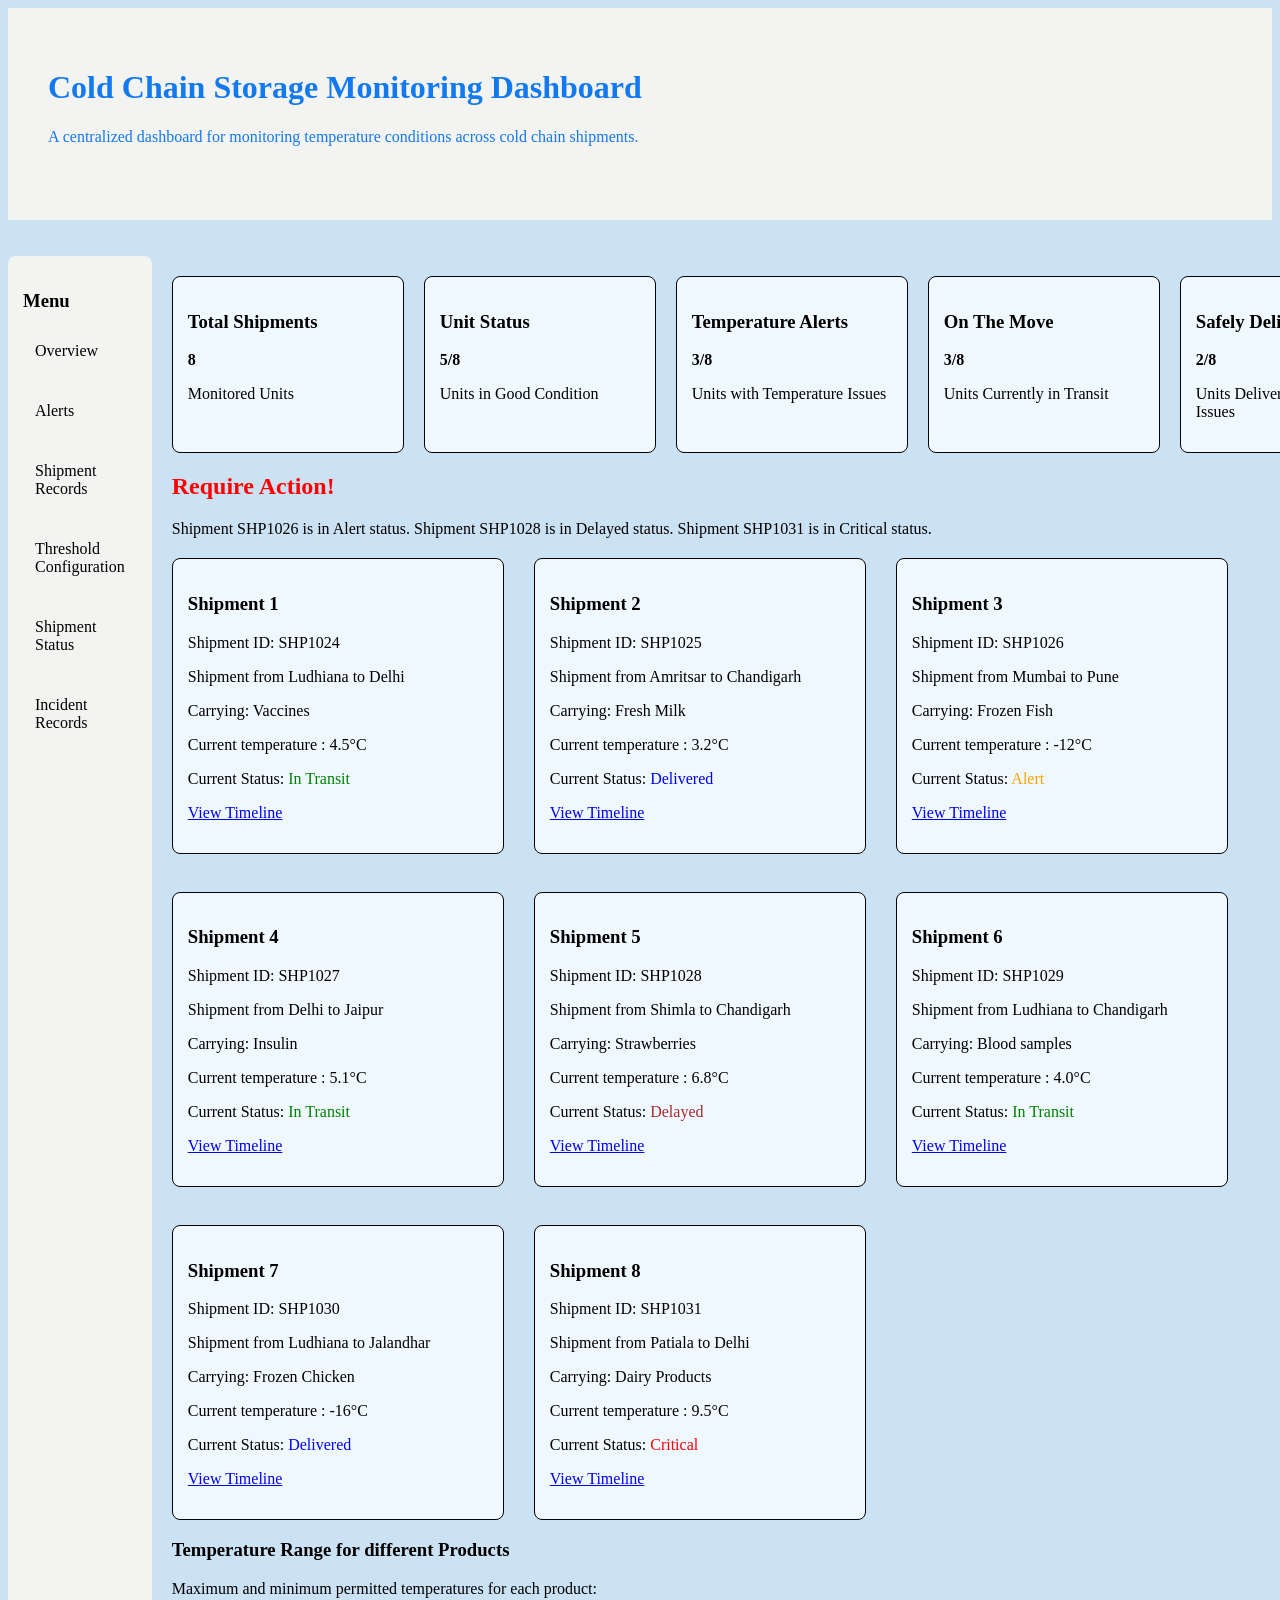
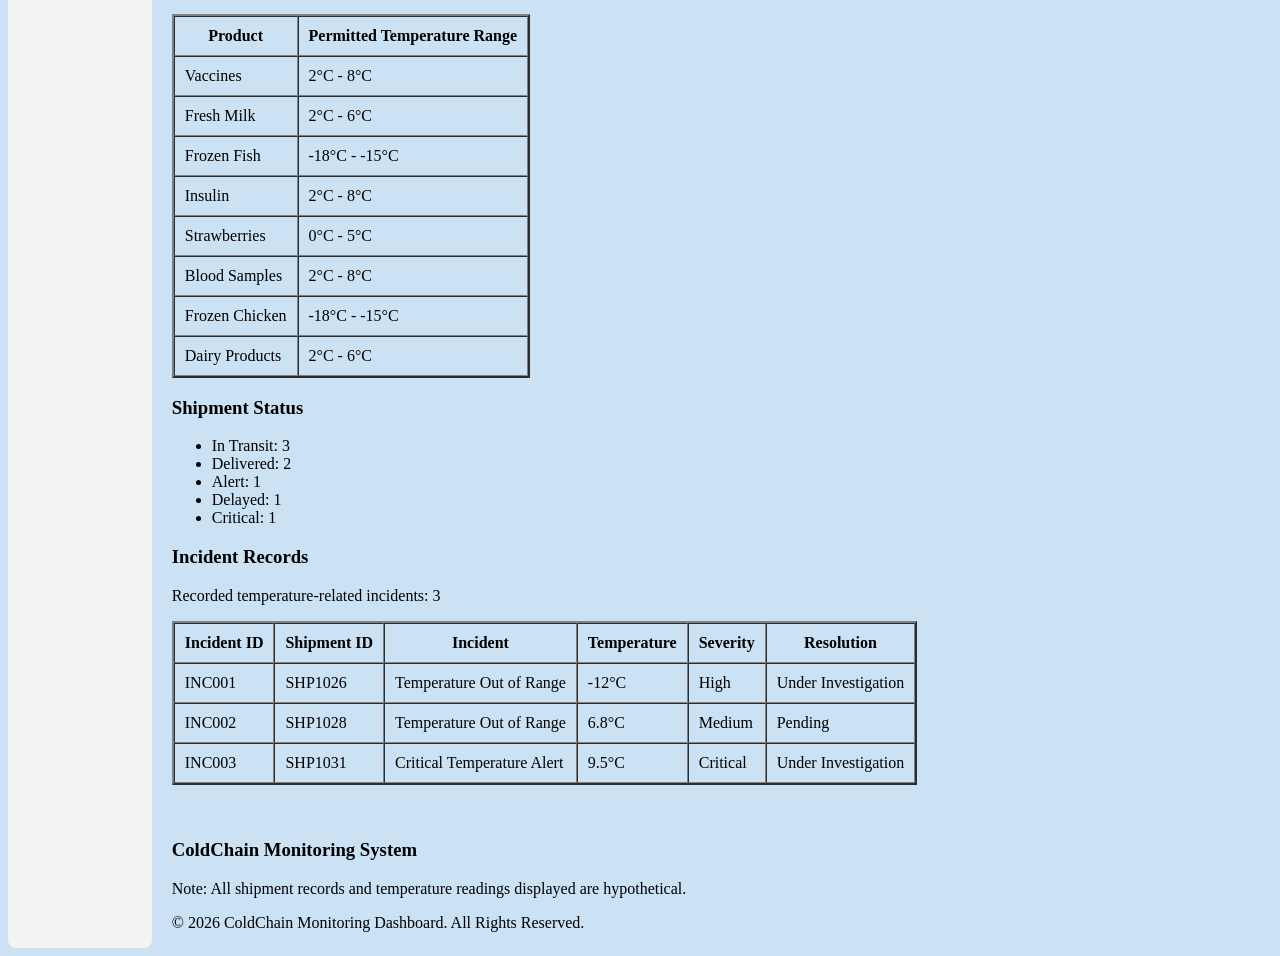
==== index.html @ 84d6971e "Add files via upload" ====
<!DOCTYPE html>
<html lang = "en">
<head>
    <meta charset="UTF-8">
    <meta name="viewport" content="width=device-width, initial-scale=1.0">
    <title>ColdChain Monitoring Dashboard</title>
    <link rel="stylesheet" href="coldchain.css">
</head>
<body>
    <div id="a">
    <h1>Cold Chain Storage Monitoring Dashboard</h1>
    <p> A centralized dashboard for monitoring temperature conditions across cold chain shipments.</p><br>
    </div> <br><br>

    <div class = "layout">
    <nav id="b">
        <h3>Menu</h3>
        
        <a href="#overview">Overview</a><br>
        <a href="#alerts">Alerts</a><br>
        <a href="#shipments">Shipment Records</a><br>
        <a href="#temprange">Threshold Configuration</a><br>
        <a href="#status"> Shipment Status</a><br>
        <a href="#incidents">Incident Records</a>
        
    </nav>
    <main>
    <!--add : Last Updated: 03 November 2026 | 06:30 PM to each section -->
    <section id = "overview"> 
        <div class="dashboard">
        <div class="box"> 
            <h3>Total Shipments</h3>
            <p><b>8</b></p>
            <p>Monitored Units</p>
        </div>
        <div class="box">
            <h3>Unit Status</h3>
            <p><b>5/8</b></p>
            <p>Units in Good Condition</p>
        </div>
        <div class="box">
            <h3>Temperature Alerts</h3>
            <p><b>3/8</b></p>
            <p>Units with Temperature Issues</p>
        </div>
        <div class="box">
            <h3>On The Move</h3>
            <p><b>3/8</b></p>
            <p>Units Currently in Transit</p>
        </div>
        <div class="box">
            <h3>Safely Delivered</h3>
            <p><b>2/8</b></p>
            <p>Units Delivered Without Issues</p>
        </div></div>
    </section>

    <section class = "alerts" id = "alerts">
        <h1 style = "color: red;">Require Action!</h1>
        <p>Shipment SHP1026 is in Alert status. Shipment SHP1028 is in Delayed status.
        Shipment SHP1031 is in Critical status.</p>
    </section>

    <section id = "shipments">
        <div class = shipments>
        <div class = "box1">
            <h3>Shipment 1</h3>
            <p>Shipment ID: SHP1024</p>
            <P>Shipment from Ludhiana to Delhi</P>
            <p>Carrying: Vaccines</p>
            <p>Current temperature : 4.5°C</p>
            <p>Current Status: <span style = 'color: green;'>In Transit </span></p>
            <p> <a href = "unit1.html">View Timeline</a></p>
            <!--green color in css -->
        </div>
        <div class = "box1">
            <h3>Shipment 2</h3>
            <p>Shipment ID: SHP1025</p>
            <P>Shipment from Amritsar to Chandigarh</P>
            <p>Carrying: Fresh Milk</p>
            <p>Current temperature : 3.2°C</p>
            <p>Current Status: <span style = 'color: blue;'>Delivered</span></p>
            <p><a href = "unit2.html">View Timeline</a></p>
            <!--green color in css -->
        </div>
        <div class = "box1">
            <h3>Shipment 3</h3>
            <p>Shipment ID: SHP1026</p>
            <P>Shipment from Mumbai to Pune</P>
            <p>Carrying: Frozen Fish</p>
            <p>Current temperature : -12°C</p>
            <p>Current Status: <span style = 'color: orange;'>Alert</span></p>
            <p><a href = "unit3.html">View Timeline</a></p>
            <!--redcolor in css -->
        </div></div>
        <br>
        <div class = shipments>
        <div class = "box1">
            <h3>Shipment 4</h3>
            <p>Shipment ID: SHP1027</p>
            <P>Shipment from Delhi to Jaipur</P>
            <p>Carrying: Insulin</p>
            <p>Current temperature : 5.1°C</p>
            <p>Current Status: <span style = 'color: green;'>In Transit</span></p>
            <p><a href = "unit4.html">View Timeline</a></p>
            <!--green color in css -->
        </div>
        <div class = "box1">
            <h3>Shipment 5</h3>
            <p>Shipment ID: SHP1028</p>
            <P>Shipment from Shimla to Chandigarh</P>
            <p>Carrying: Strawberries</p>
            <p>Current temperature : 6.8°C</p>
            <p>Current Status: <span style = 'color: brown;'>Delayed</span></p>
            <p><a href = "unit5.html">View Timeline</a></p>
            <!--orange color in css -->
        </div>
        <div class = "box1">
            <h3>Shipment 6</h3>
            <p>Shipment ID: SHP1029</p>
            <P>Shipment from Ludhiana to Chandigarh</P>
            <p>Carrying: Blood samples</p>
            <p>Current temperature : 4.0°C</p>
            <p>Current Status: <span style = 'color: green;'>In Transit</span></p>
            <p><a href = "unit6.html">View Timeline</a></p>
            <!--green color in css -->
        </div></div>
        <br>
        <div class = shipments>
        <div class = "box1">
            <h3>Shipment 7</h3>
            <p>Shipment ID: SHP1030</p>
            <P>Shipment from Ludhiana to Jalandhar</P>
            <p>Carrying: Frozen Chicken</p>
            <p>Current temperature : -16°C</p>
            <p>Current Status: <span style = 'color: blue;'>Delivered</span></p>
            <p><a href = "unit7.html">View Timeline</a></p>
            <!--green color in css -->
        </div>
        <div class = "box1">
            <h3>Shipment 8</h3>
            <p>Shipment ID: SHP1031</p>
            <P>Shipment from Patiala to Delhi</P>
            <p>Carrying: Dairy Products</p>
            <p>Current temperature : 9.5°C</p>
            <p>Current Status: <span style = 'color: red;'>Critical</span></p>
            <p><a href = "unit8.html">View Timeline</a></p>
            <!--red color in css -->
        </div></div>
    </section>

    <section class = "temprange" id = "temprange">
        <h3>Temperature Range for different Products</h3>
        <p>Maximum and minimum permitted temperatures for each product:</p>
        <table border = '2px' cellspacing = "0px" cellpadding = "10px">
            <tr>
                <th>Product</th>
                <th>Permitted Temperature Range</th>
            </tr>
            <tr>
                <td>Vaccines</td>
                <td>2°C - 8°C</td>
            </tr>
            <tr>
                <td>Fresh Milk</td>
                <td>2°C - 6°C</td>
            </tr>
            <tr>
                <td>Frozen Fish</td>
                <td>-18°C - -15°C</td>
            </tr>
            <tr>
                <td>Insulin</td>
                <td>2°C - 8°C</td>
            </tr>
            <tr>
                <td>Strawberries</td>
                <td>0°C - 5°C</td>
            </tr>
            <tr>
                <td>Blood Samples</td>
                <td>2°C - 8°C</td>
            </tr>
            <tr>
                <td>Frozen Chicken</td>
                <td>-18°C - -15°C</td>  
            </tr>
            <tr>
                <td>Dairy Products</td>
                <td>2°C - 6°C</td>
            </tr>
        </table>
    </section>

    <section class = "status" id = "status">
        <h3>Shipment Status</h3>
        <ul>
            <li>In Transit: 3</li>
            <li>Delivered: 2</li>
            <li>Alert: 1</li>
            <li>Delayed: 1</li>
            <li>Critical: 1</li>
        </ul>
    </section>

    <section class="incidents" id = "incidents">
    <h3>Incident Records</h3>
    <p>Recorded temperature-related incidents: 3</p>
    <table border = '2px' cellspacing = "0px" cellpadding = "10px">
        <tr>
            <th>Incident ID</th>
            <th>Shipment ID</th>
            <th>Incident</th>
            <th>Temperature</th>
            <th>Severity</th>
            <th>Resolution</th>
        </tr>

        <tr>
            <td>INC001</td>
            <td>SHP1026</td>
            <td>Temperature Out of Range</td>
            <td>-12°C</td>
            <td>High</td>
            <td>Under Investigation</td>
        </tr>

        <tr>
            <td>INC002</td>
            <td>SHP1028</td>
            <td>Temperature Out of Range</td>
            <td>6.8°C</td>
            <td>Medium</td>
            <td>Pending</td>
        </tr>

        <tr>
            <td>INC003</td>
            <td>SHP1031</td>
            <td>Critical Temperature Alert</td>
            <td>9.5°C</td>
            <td>Critical</td>
            <td>Under Investigation</td>
        </tr>
    </table>
    </section>
    <br><br>
    <footer>
        <h3>ColdChain Monitoring System</h3>
        <p>Note: All shipment records and temperature readings displayed are hypothetical.</p>
       <p>&copy; 2026 ColdChain Monitoring Dashboard. All Rights Reserved.</p>
    </footer>
    </main>
    </div>
    
</body>
</html>
---- coldchain.css ----
html{
    background-color: rgb(203, 225, 244);
}
.layout {
    display: flex;
    gap: 20px;
}
#a
{
    color:rgb(19, 121, 238);
    background-color:rgb(243, 243, 242);
    padding : 40px;
}
#b {
    width: 200px;
    padding: 15px;
    background-color: rgb(243, 243, 242);
    border-radius: 8px;
}

#b a {
    display: block;
    padding: 12px;
    text-decoration: none;
    color: black;
}

#b a:hover {
    background-color: rgb(190, 218, 244);
}

main {
    flex: 1;
}
.dashboard
{
    display : flex;
    gap : 20px;
    margin-top : 20px;
}
.box
{
    border : 1px solid black;
    padding : 15px;
    width :200px;
    background-color: aliceblue;
    border-radius: 8px
}
.shipments {
    display: flex;
    gap: 30px;
    margin-top: 20px;
}

.box1 {
    border: 1px solid black;
    padding: 15px;
    width: 300px;
    background-color: aliceblue;
    border-radius: 8px;
}
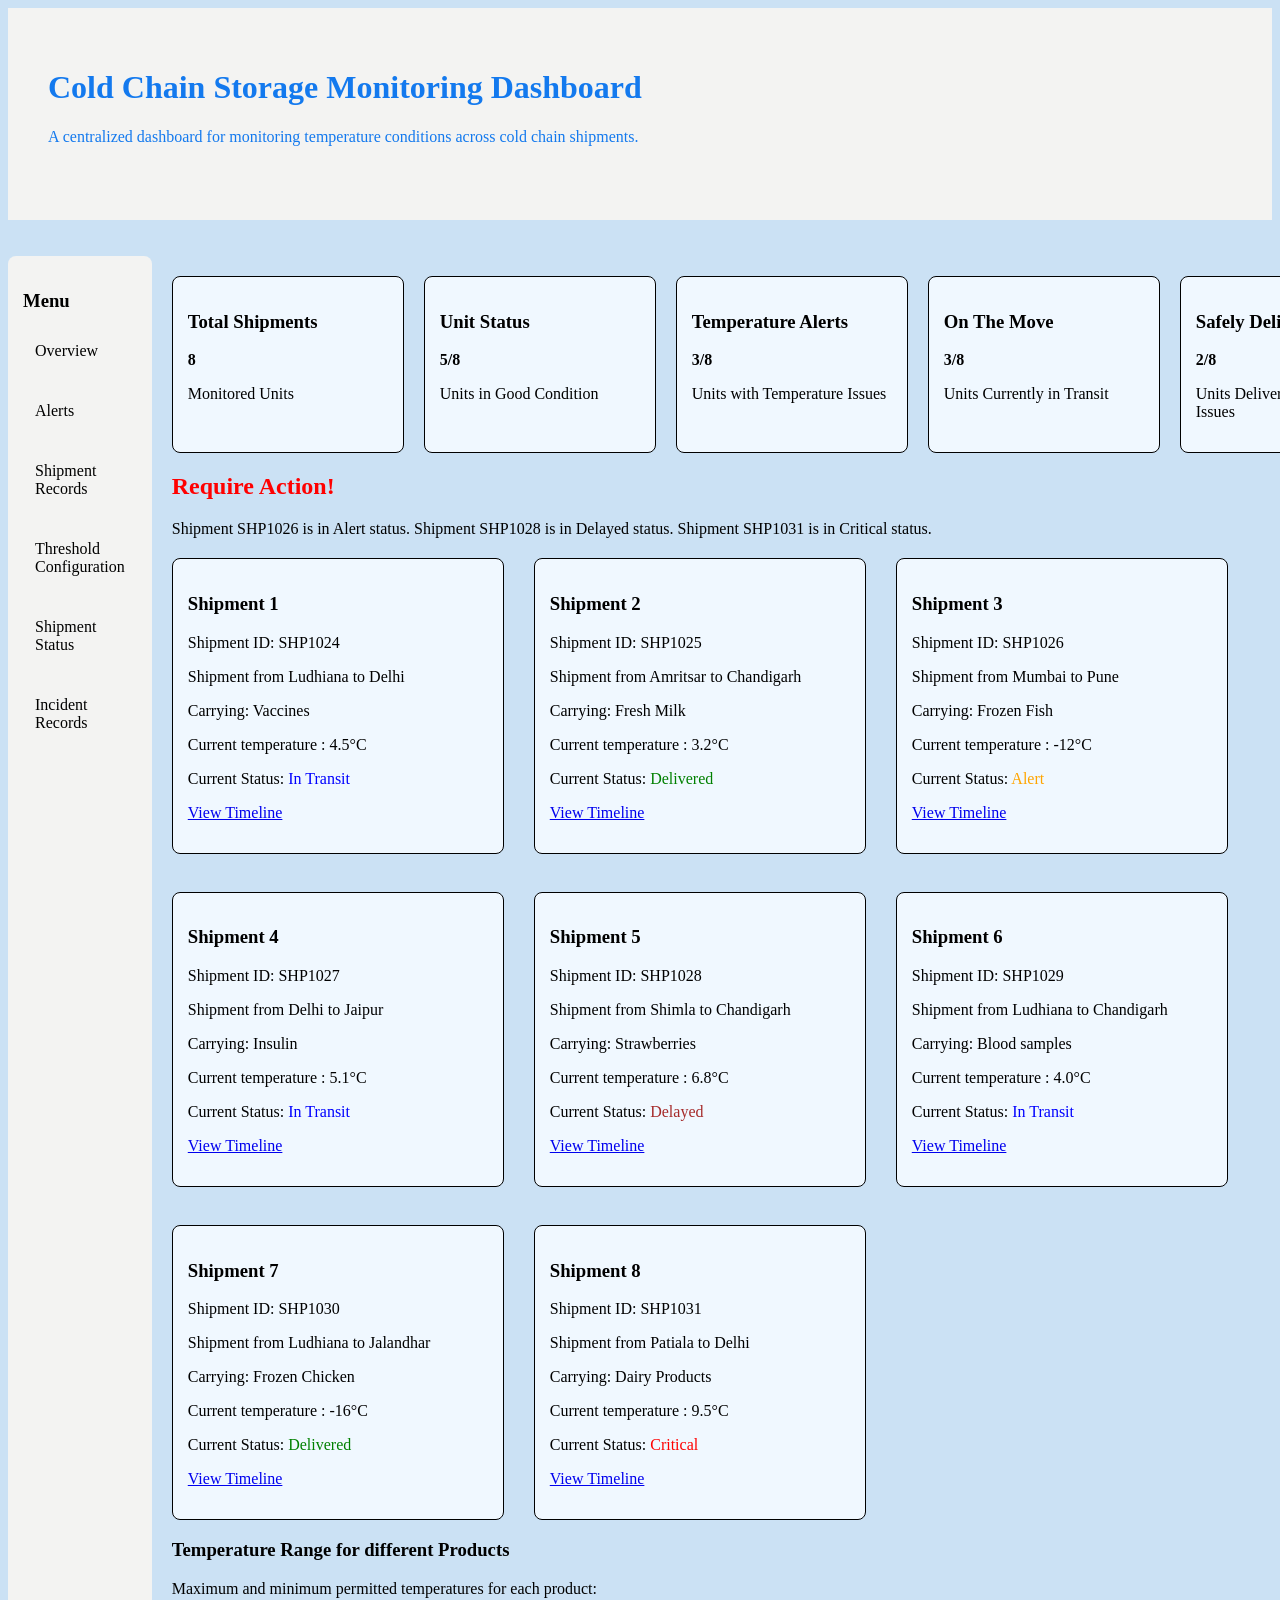
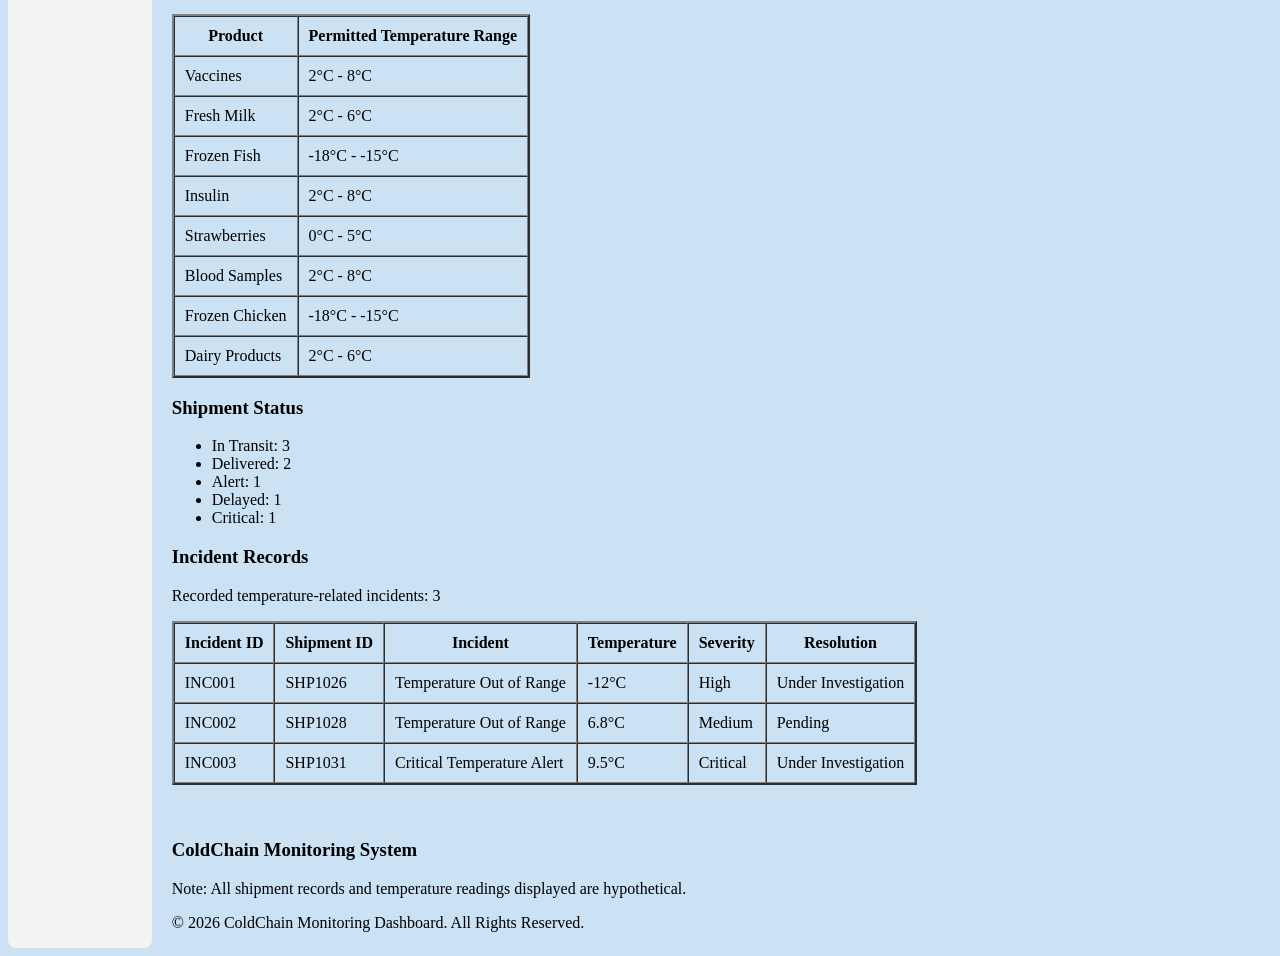
==== commit 8f615903: "Change status color from green to blue for in transit" ====
--- a/index.html
+++ b/index.html
@@ -70,7 +70,7 @@
             <P>Shipment from Ludhiana to Delhi</P>
             <p>Carrying: Vaccines</p>
             <p>Current temperature : 4.5°C</p>
-            <p>Current Status: <span style = 'color: green;'>In Transit </span></p>
+            <p>Current Status: <span style = 'color: blue;'>In Transit </span></p>
             <p> <a href = "unit1.html">View Timeline</a></p>
             <!--green color in css -->
         </div>
@@ -80,7 +80,7 @@
             <P>Shipment from Amritsar to Chandigarh</P>
             <p>Carrying: Fresh Milk</p>
             <p>Current temperature : 3.2°C</p>
-            <p>Current Status: <span style = 'color: blue;'>Delivered</span></p>
+            <p>Current Status: <span style = 'color: green;'>Delivered</span></p>
             <p><a href = "unit2.html">View Timeline</a></p>
             <!--green color in css -->
         </div>
@@ -102,7 +102,7 @@
             <P>Shipment from Delhi to Jaipur</P>
             <p>Carrying: Insulin</p>
             <p>Current temperature : 5.1°C</p>
-            <p>Current Status: <span style = 'color: green;'>In Transit</span></p>
+            <p>Current Status: <span style = 'color: blue;'>In Transit</span></p>
             <p><a href = "unit4.html">View Timeline</a></p>
             <!--green color in css -->
         </div>
@@ -122,7 +122,7 @@
             <P>Shipment from Ludhiana to Chandigarh</P>
             <p>Carrying: Blood samples</p>
             <p>Current temperature : 4.0°C</p>
-            <p>Current Status: <span style = 'color: green;'>In Transit</span></p>
+            <p>Current Status: <span style = 'color: blue;'>In Transit</span></p>
             <p><a href = "unit6.html">View Timeline</a></p>
             <!--green color in css -->
         </div></div>
@@ -134,7 +134,7 @@
             <P>Shipment from Ludhiana to Jalandhar</P>
             <p>Carrying: Frozen Chicken</p>
             <p>Current temperature : -16°C</p>
-            <p>Current Status: <span style = 'color: blue;'>Delivered</span></p>
+            <p>Current Status: <span style = 'color: green;'>Delivered</span></p>
             <p><a href = "unit7.html">View Timeline</a></p>
             <!--green color in css -->
         </div>
@@ -255,4 +255,4 @@
     </div>
     
 </body>
-</html>+</html>
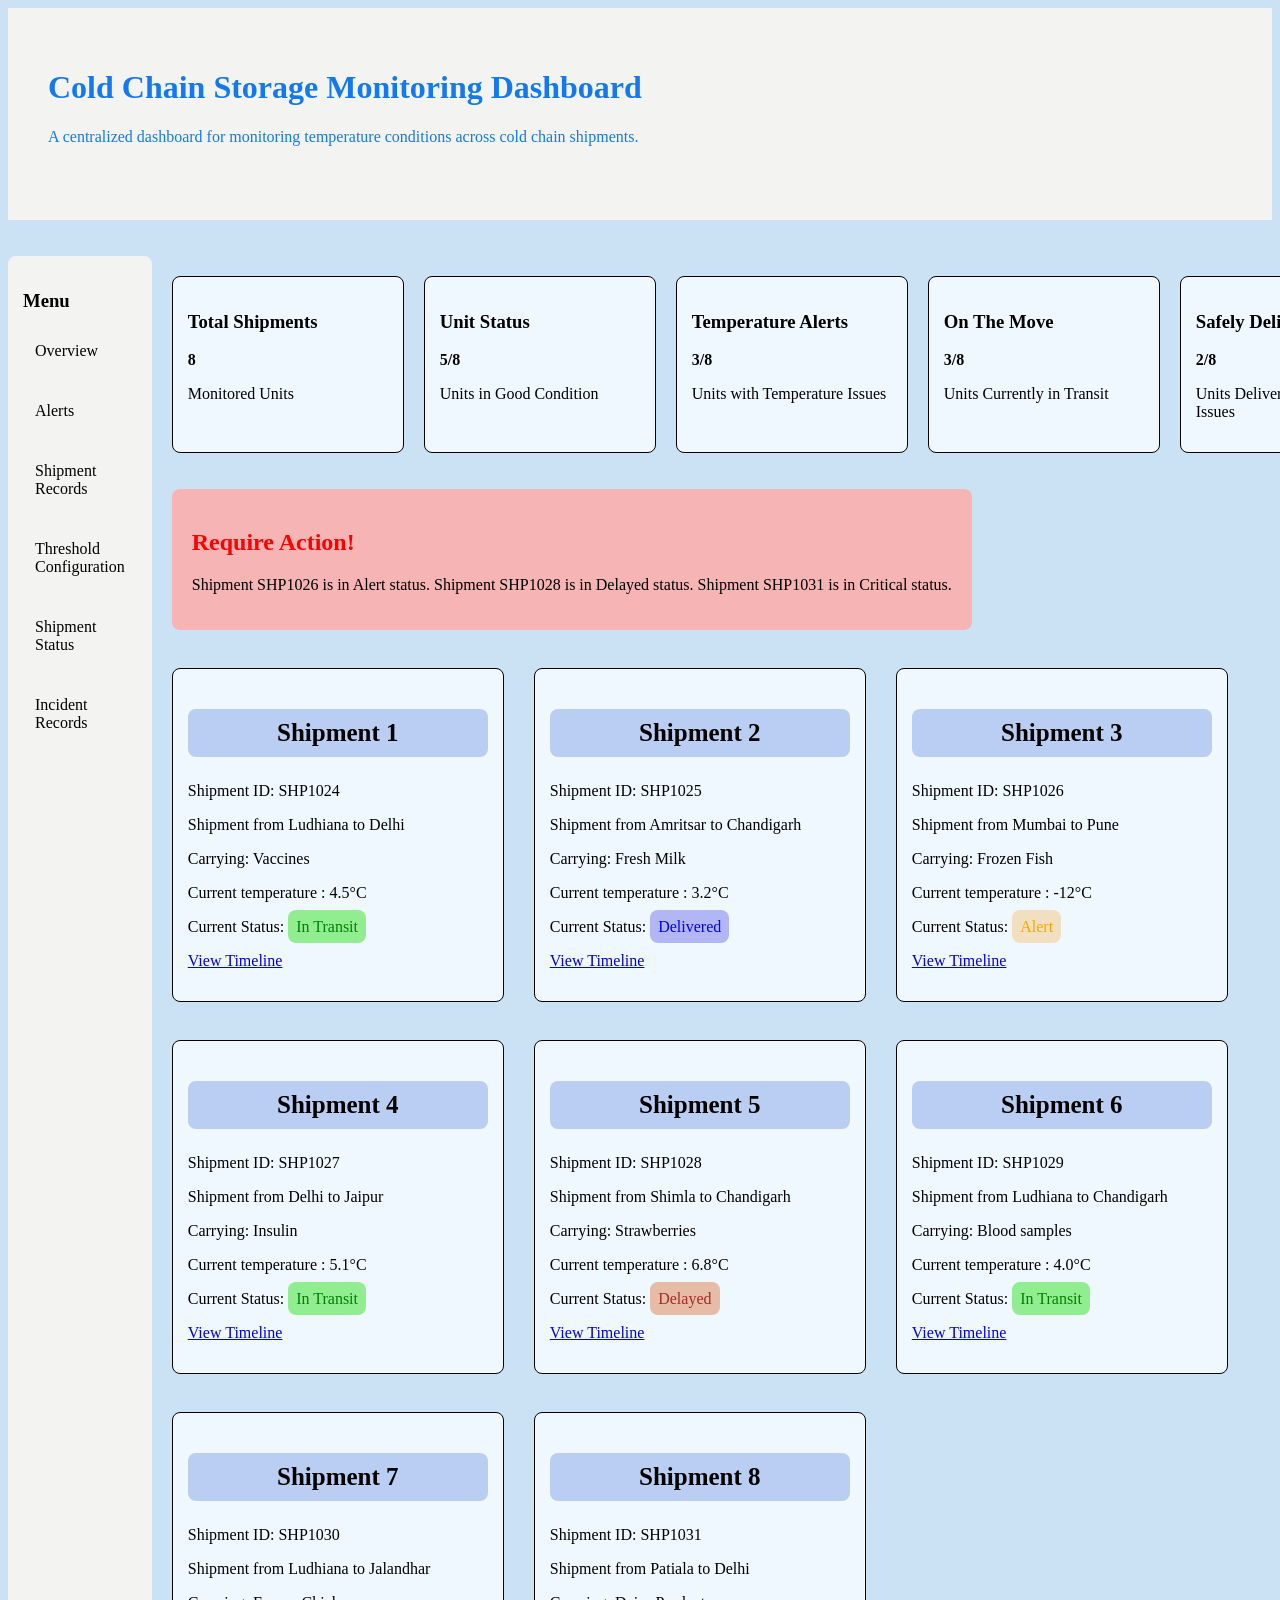
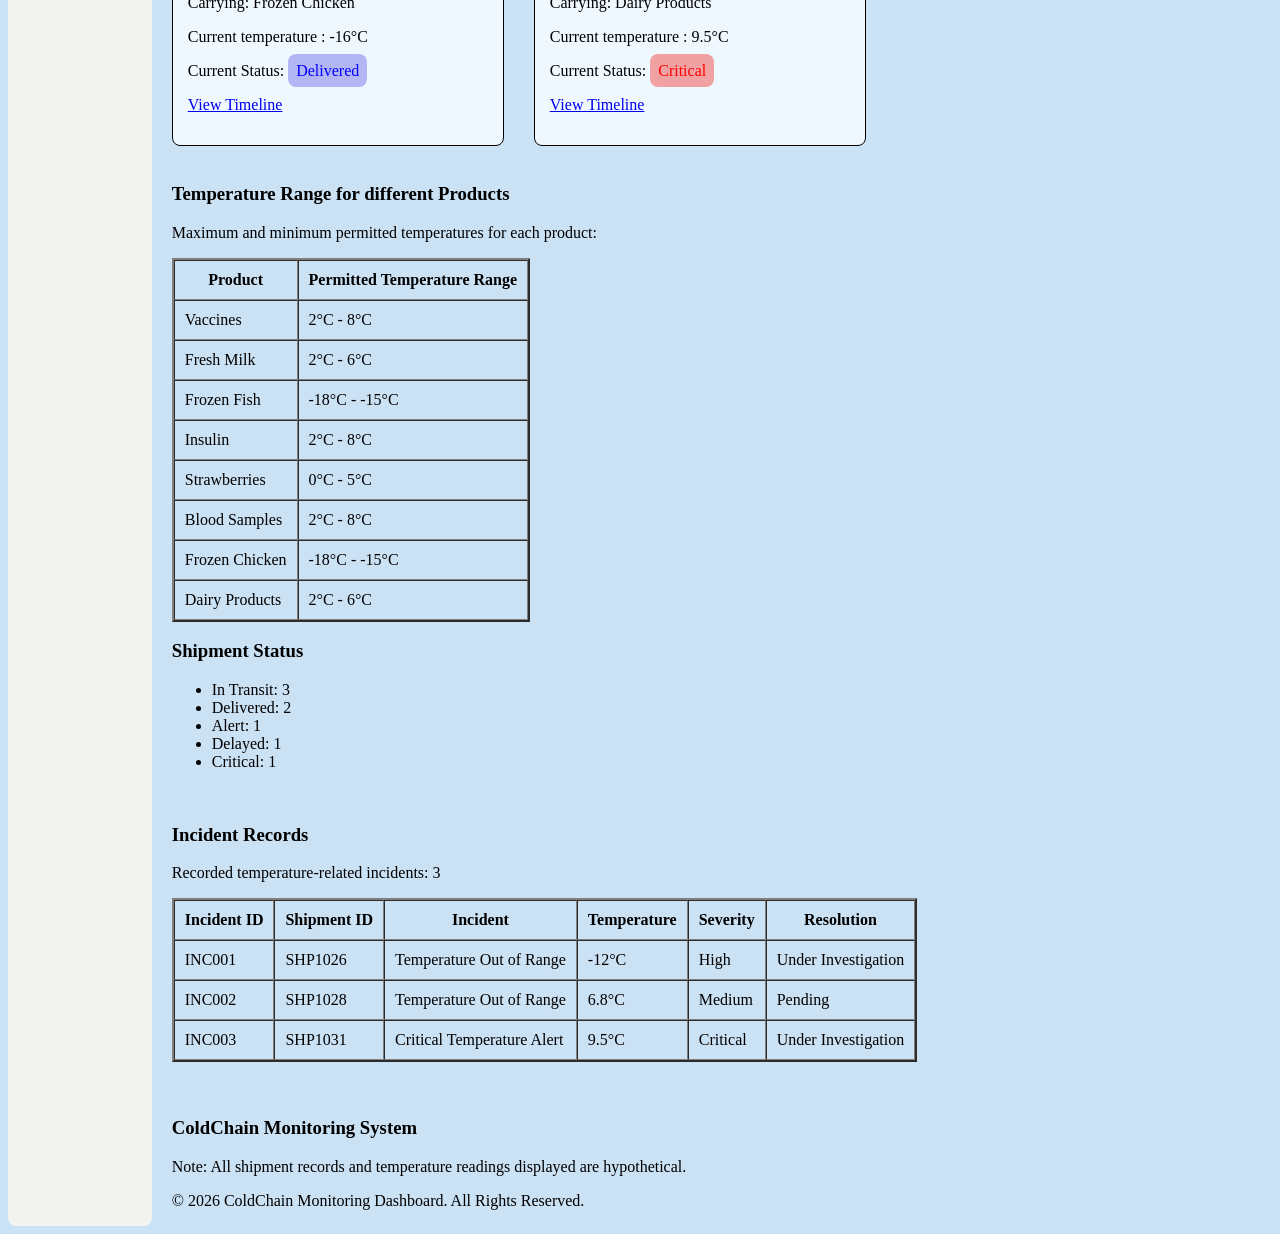
==== commit 06bd69d6: "Enhance shipment status presentation and layout Updated shipment status display and added styling fo" ====
--- a/index.html
+++ b/index.html
@@ -1,4 +1,3 @@
-
 <!DOCTYPE html>
 <html lang = "en">
 <head>
@@ -12,21 +11,17 @@
     <h1>Cold Chain Storage Monitoring Dashboard</h1>
     <p> A centralized dashboard for monitoring temperature conditions across cold chain shipments.</p><br>
     </div> <br><br>
-
     <div class = "layout">
     <nav id="b">
         <h3>Menu</h3>
-        
         <a href="#overview">Overview</a><br>
         <a href="#alerts">Alerts</a><br>
         <a href="#shipments">Shipment Records</a><br>
         <a href="#temprange">Threshold Configuration</a><br>
-        <a href="#status"> Shipment Status</a><br>
+        <a href="#status"> Shipment Status</a><br> 
         <a href="#incidents">Incident Records</a>
-        
     </nav>
     <main>
-    <!--add : Last Updated: 03 November 2026 | 06:30 PM to each section -->
     <section id = "overview"> 
         <div class="dashboard">
         <div class="box"> 
@@ -55,102 +50,102 @@
             <p>Units Delivered Without Issues</p>
         </div></div>
     </section>
-
-    <section class = "alerts" id = "alerts">
+    <br><br>
+    <section class = "alerts" id = "alerts" style = "background-color: rgb(247, 180, 180); padding: 20px; border-radius: 8px; display:inline-block;">
         <h1 style = "color: red;">Require Action!</h1>
         <p>Shipment SHP1026 is in Alert status. Shipment SHP1028 is in Delayed status.
         Shipment SHP1031 is in Critical status.</p>
     </section>
-
+    <br><br>
     <section id = "shipments">
         <div class = shipments>
         <div class = "box1">
-            <h3>Shipment 1</h3>
+            <h3 style = "text-align:center; background-color: rgb(185, 206, 242); padding: 10px; border-radius: 8px; font-size:25px;">Shipment 1</h3>
             <p>Shipment ID: SHP1024</p>
             <P>Shipment from Ludhiana to Delhi</P>
             <p>Carrying: Vaccines</p>
             <p>Current temperature : 4.5°C</p>
-            <p>Current Status: <span style = 'color: blue;'>In Transit </span></p>
+            <p>Current Status: <span style = 'color: green; background-color:lightgreen; padding: 8px; border-radius: 8px;'>In Transit </span></p>
             <p> <a href = "unit1.html">View Timeline</a></p>
-            <!--green color in css -->
-        </div>
-        <div class = "box1">
-            <h3>Shipment 2</h3>
+
+        </div>
+        <div class = "box1">
+            <h3  style = "text-align:center; background-color: rgb(185, 206, 242); padding: 10px; border-radius: 8px; font-size:25px;">Shipment 2</h3>
             <p>Shipment ID: SHP1025</p>
             <P>Shipment from Amritsar to Chandigarh</P>
             <p>Carrying: Fresh Milk</p>
             <p>Current temperature : 3.2°C</p>
-            <p>Current Status: <span style = 'color: green;'>Delivered</span></p>
+            <p>Current Status: <span style = 'color: blue; background-color:rgb(179, 182, 245); padding: 8px; border-radius: 8px;'>Delivered</span></p>
             <p><a href = "unit2.html">View Timeline</a></p>
-            <!--green color in css -->
-        </div>
-        <div class = "box1">
-            <h3>Shipment 3</h3>
+            
+        </div>
+        <div class = "box1">
+            <h3 style = "text-align:center; background-color: rgb(185, 206, 242); padding: 10px; border-radius: 8px; font-size:25px;">Shipment 3</h3>
             <p>Shipment ID: SHP1026</p>
             <P>Shipment from Mumbai to Pune</P>
             <p>Carrying: Frozen Fish</p>
             <p>Current temperature : -12°C</p>
-            <p>Current Status: <span style = 'color: orange;'>Alert</span></p>
+            <p>Current Status: <span style = 'color: orange;  background-color:rgb(241, 223, 191); padding: 8px; border-radius: 8px;'>Alert</span></p>
             <p><a href = "unit3.html">View Timeline</a></p>
-            <!--redcolor in css -->
+            
         </div></div>
         <br>
         <div class = shipments>
         <div class = "box1">
-            <h3>Shipment 4</h3>
+            <h3 style = "text-align:center; background-color: rgb(185, 206, 242); padding: 10px; border-radius: 8px; font-size:25px;">Shipment 4</h3>
             <p>Shipment ID: SHP1027</p>
             <P>Shipment from Delhi to Jaipur</P>
             <p>Carrying: Insulin</p>
             <p>Current temperature : 5.1°C</p>
-            <p>Current Status: <span style = 'color: blue;'>In Transit</span></p>
+            <p>Current Status: <span style = 'color: green; background-color:lightgreen; padding: 8px; border-radius: 8px;'>In Transit</span></p>
             <p><a href = "unit4.html">View Timeline</a></p>
-            <!--green color in css -->
-        </div>
-        <div class = "box1">
-            <h3>Shipment 5</h3>
+           
+        </div>
+        <div class = "box1">
+            <h3 style = "text-align:center; background-color: rgb(185, 206, 242); padding: 10px; border-radius: 8px; font-size:25px;">Shipment 5</h3>
             <p>Shipment ID: SHP1028</p>
             <P>Shipment from Shimla to Chandigarh</P>
             <p>Carrying: Strawberries</p>
             <p>Current temperature : 6.8°C</p>
-            <p>Current Status: <span style = 'color: brown;'>Delayed</span></p>
+            <p>Current Status: <span style = 'color: brown; background-color:rgb(230, 188, 166); padding: 8px; border-radius: 8px;'>Delayed</span></p>
             <p><a href = "unit5.html">View Timeline</a></p>
-            <!--orange color in css -->
-        </div>
-        <div class = "box1">
-            <h3>Shipment 6</h3>
+            
+        </div>
+        <div class = "box1">
+            <h3 style = "text-align:center; background-color: rgb(185, 206, 242); padding: 10px; border-radius: 8px; font-size:25px;">Shipment 6</h3>
             <p>Shipment ID: SHP1029</p>
             <P>Shipment from Ludhiana to Chandigarh</P>
             <p>Carrying: Blood samples</p>
             <p>Current temperature : 4.0°C</p>
-            <p>Current Status: <span style = 'color: blue;'>In Transit</span></p>
+            <p>Current Status: <span style = 'color: green; background-color:lightgreen; padding: 8px; border-radius: 8px;'>In Transit</span></p>
             <p><a href = "unit6.html">View Timeline</a></p>
-            <!--green color in css -->
+          
         </div></div>
         <br>
         <div class = shipments>
         <div class = "box1">
-            <h3>Shipment 7</h3>
+            <h3 style = "text-align:center; background-color: rgb(185, 206, 242); padding: 10px; border-radius: 8px; font-size:25px;">Shipment 7</h3>
             <p>Shipment ID: SHP1030</p>
             <P>Shipment from Ludhiana to Jalandhar</P>
             <p>Carrying: Frozen Chicken</p>
             <p>Current temperature : -16°C</p>
-            <p>Current Status: <span style = 'color: green;'>Delivered</span></p>
+            <p>Current Status: <span style = 'color: blue; background-color:rgb(179, 182, 245); padding: 8px; border-radius: 8px;'>Delivered</span></p>
             <p><a href = "unit7.html">View Timeline</a></p>
-            <!--green color in css -->
-        </div>
-        <div class = "box1">
-            <h3>Shipment 8</h3>
+           
+        </div>
+        <div class = "box1">
+            <h3 style = "text-align:center; background-color: rgb(185, 206, 242); padding: 10px; border-radius: 8px; font-size:25px;">Shipment 8</h3>
             <p>Shipment ID: SHP1031</p>
             <P>Shipment from Patiala to Delhi</P>
             <p>Carrying: Dairy Products</p>
             <p>Current temperature : 9.5°C</p>
-            <p>Current Status: <span style = 'color: red;'>Critical</span></p>
+            <p>Current Status: <span style = 'color: red; background-color:rgb(240, 161, 161); padding: 8px; border-radius: 8px;'>Critical</span></p>
             <p><a href = "unit8.html">View Timeline</a></p>
-            <!--red color in css -->
-        </div></div>
-    </section>
-
-    <section class = "temprange" id = "temprange">
+           
+        </div></div>
+    </section>
+    <br>
+    <section class = "temprange" id = "temprange" style = "display: inline-block;">
         <h3>Temperature Range for different Products</h3>
         <p>Maximum and minimum permitted temperatures for each product:</p>
         <table border = '2px' cellspacing = "0px" cellpadding = "10px">
@@ -192,7 +187,7 @@
             </tr>
         </table>
     </section>
-
+    <br>
     <section class = "status" id = "status">
         <h3>Shipment Status</h3>
         <ul>
@@ -203,7 +198,7 @@
             <li>Critical: 1</li>
         </ul>
     </section>
-
+    <br>
     <section class="incidents" id = "incidents">
     <h3>Incident Records</h3>
     <p>Recorded temperature-related incidents: 3</p>
@@ -253,6 +248,5 @@
     </footer>
     </main>
     </div>
-    
 </body>
 </html>
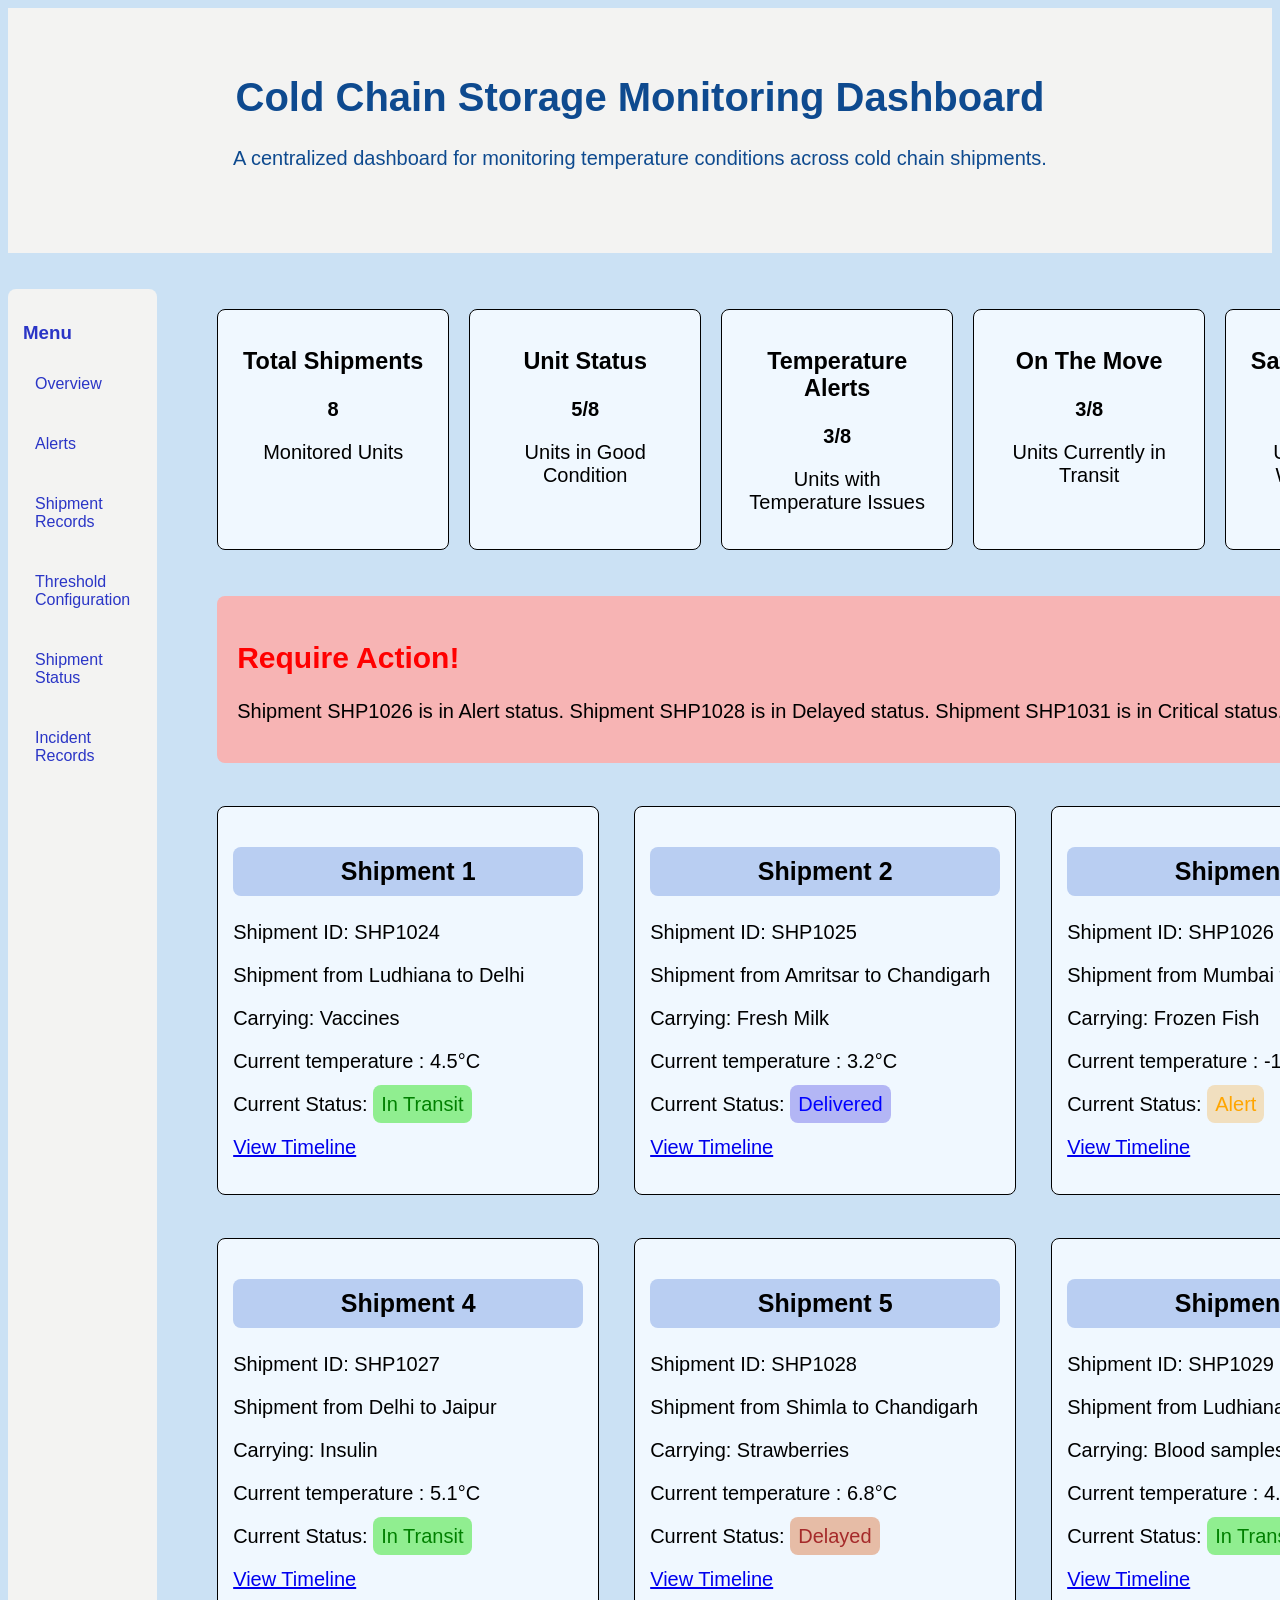
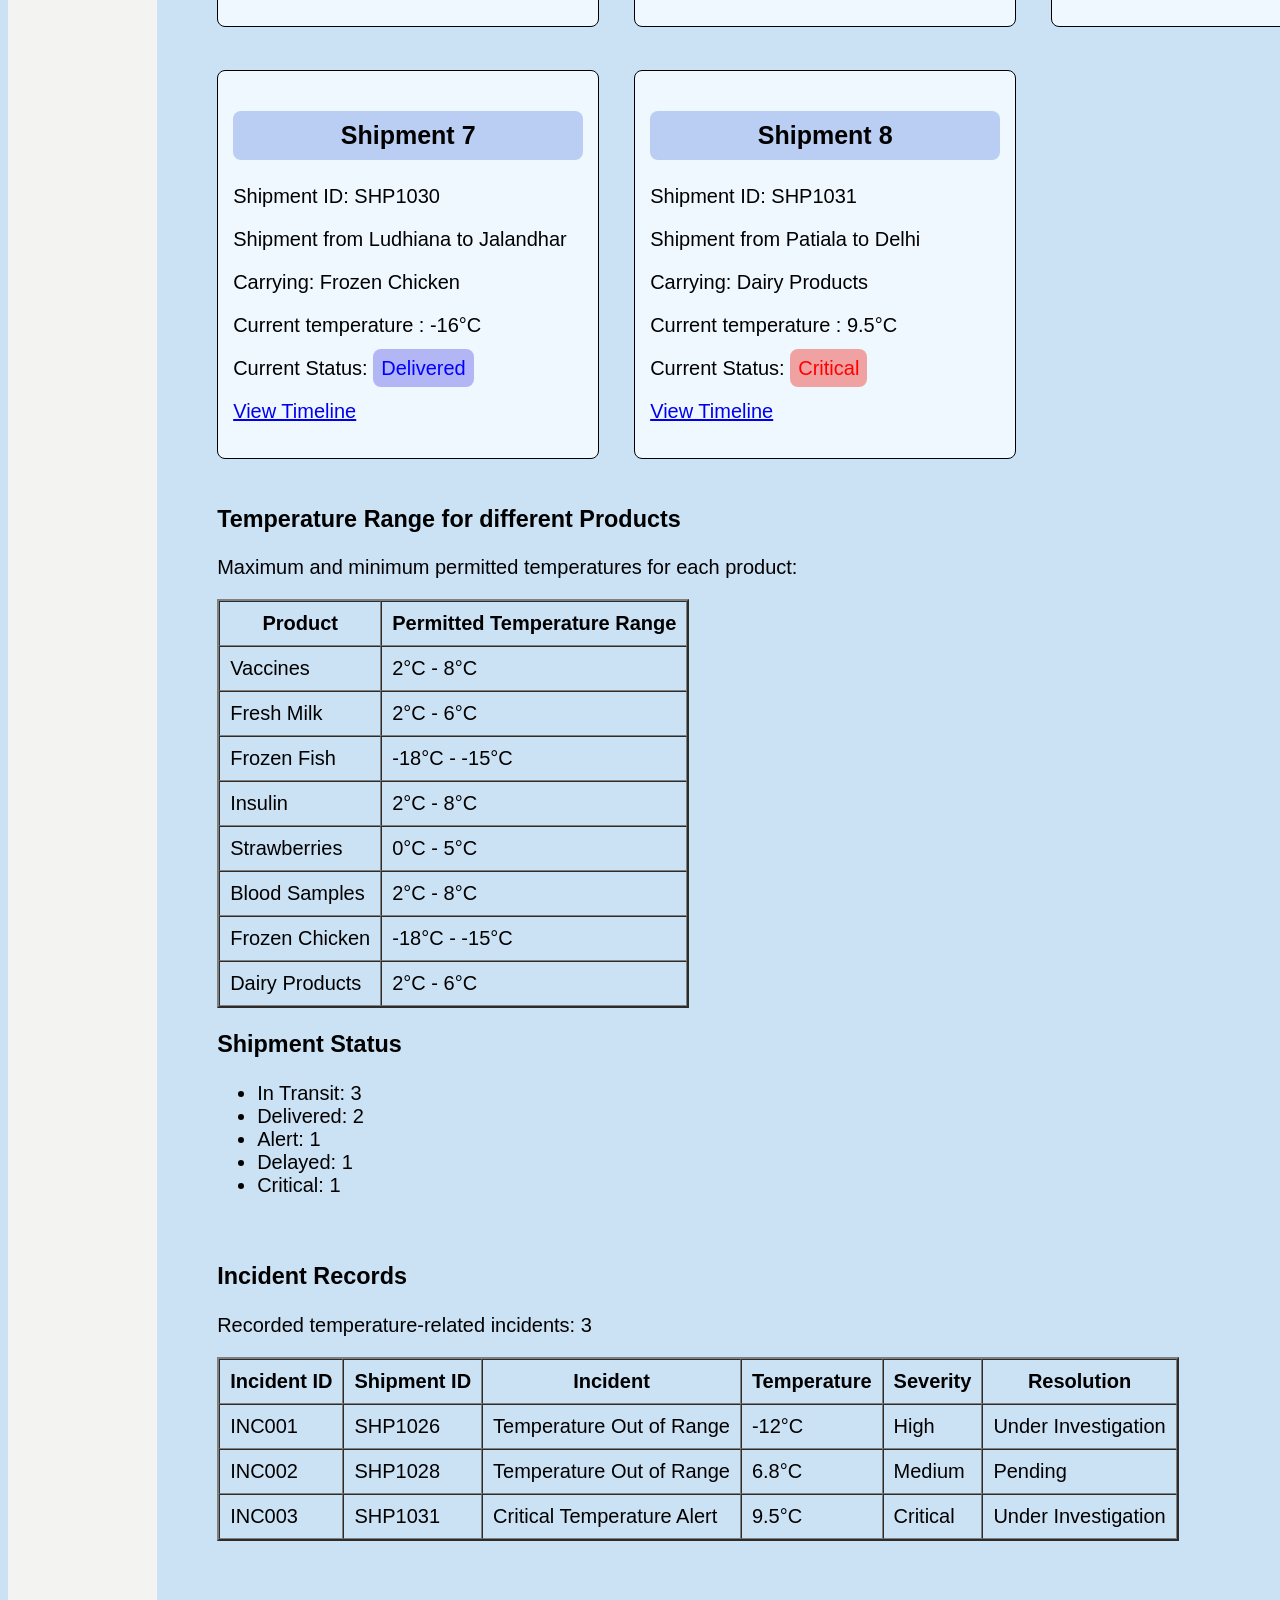
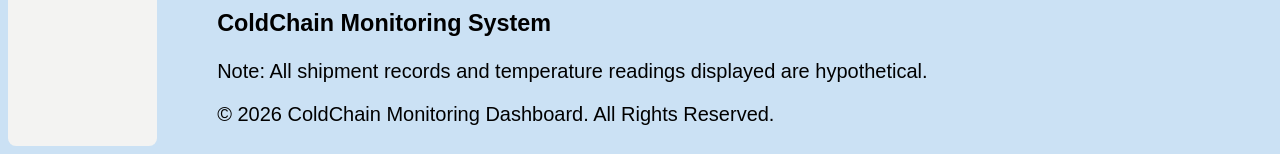
==== commit aa59c05d: "Changes in the coldchain.css and index.html files, as well as the addition of new CSS files for unit" ====
--- a/index.html
+++ b/index.html
@@ -249,4 +249,4 @@
     </main>
     </div>
 </body>
-</html>
+</html>
--- a/coldchain.css
+++ b/coldchain.css
@@ -1,5 +1,6 @@
 html{
     background-color: rgb(203, 225, 244);
+    font-family: Arial, Helvetica, sans-serif;
 }
 .layout {
     display: flex;
@@ -7,22 +8,27 @@
 }
 #a
 {
-    color:rgb(19, 121, 238);
+    color:rgb(14, 74, 143);
     background-color:rgb(243, 243, 242);
+    font-size:20px;
     padding : 40px;
+    text-align: center;
 }
 #b {
     width: 200px;
     padding: 15px;
+    text-align: left;
     background-color: rgb(243, 243, 242);
+    color: rgb(42, 53, 198);
     border-radius: 8px;
 }
 
 #b a {
+    text-align: left;
     display: block;
     padding: 12px;
     text-decoration: none;
-    color: black;
+    color: rgb(42, 53, 198);
 }
 
 #b a:hover {
@@ -31,6 +37,8 @@
 
 main {
     flex: 1;
+    font-size:20px;
+    margin-left: 40px;
 }
 .dashboard
 {
@@ -44,18 +52,19 @@
     padding : 15px;
     width :200px;
     background-color: aliceblue;
-    border-radius: 8px
+    border-radius: 8px;
+    text-align: center;
 }
 .shipments {
     display: flex;
-    gap: 30px;
+    gap: 35px;
     margin-top: 20px;
 }
 
 .box1 {
     border: 1px solid black;
     padding: 15px;
-    width: 300px;
+    width: 350px;
     background-color: aliceblue;
     border-radius: 8px;
-}+}
